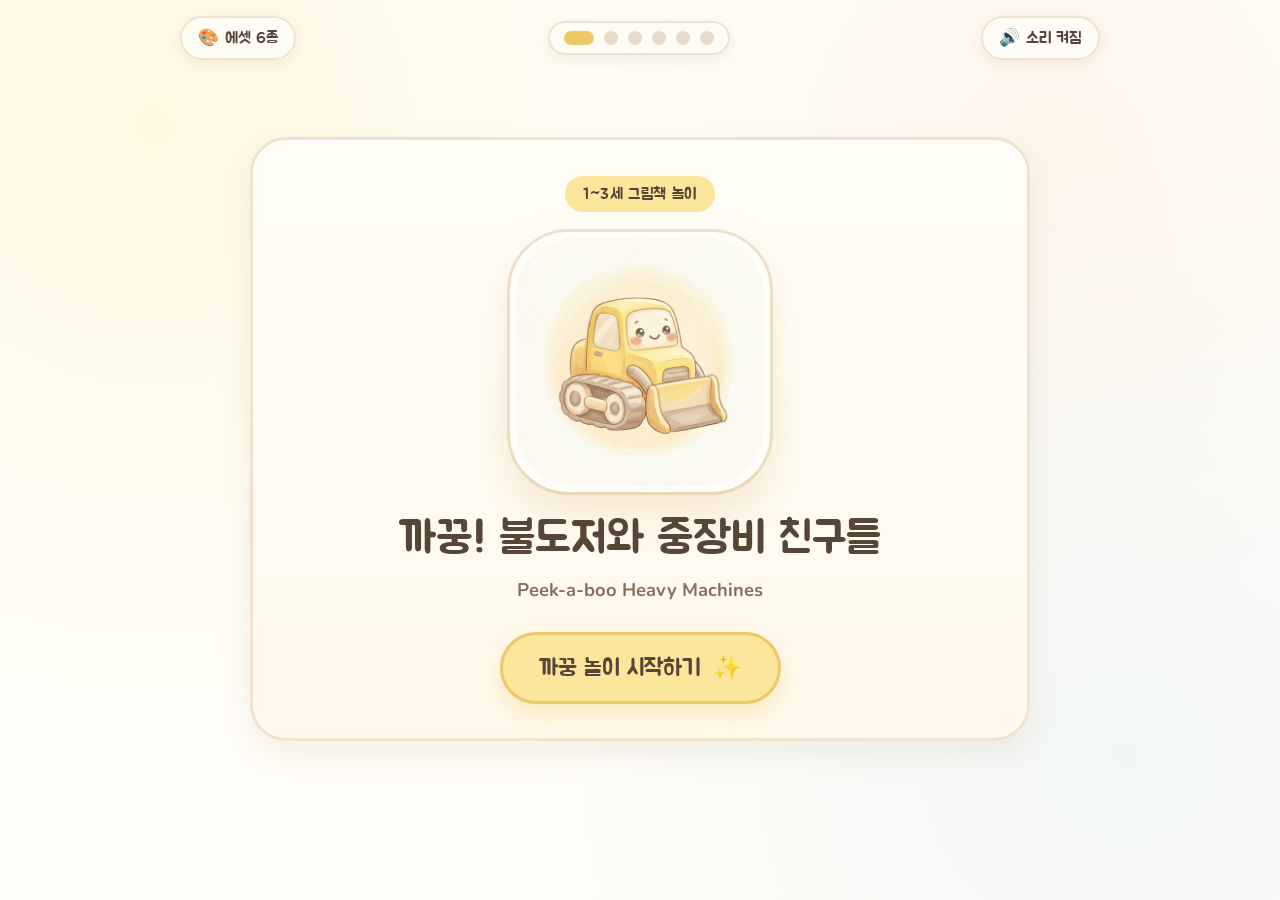
==== deploy/index.html @ 25629a8f "Initial deploy of Peek-a-boo Heavy Machines" ====
<!DOCTYPE html>
<html lang="ko">
<head>
  <meta charset="UTF-8" />
  <meta name="viewport" content="width=device-width, initial-scale=1.0, maximum-scale=1.0, user-scalable=no" />
  <title>까꿍! 불도저와 중장비 친구들</title>
  <meta name="description" content="1~3세 영아를 위한 따뜻한 수채화 동화책 앱 — 까꿍! 불도저와 중장비 친구들" />
  <meta property="og:title" content="까꿍! 불도저와 중장비 친구들" />
  <meta property="og:description" content="1~3세 비주얼 러너 중장비 그림책 앱" />
  <meta property="og:image" content="images/img_bulldozer_hero.jpg" />
  <meta name="theme-color" content="#FFFDF7" />
  <link rel="icon" type="image/png" href="images/favicon.png" />
  <link rel="apple-touch-icon" href="images/apple-touch-icon.png" />
  <link rel="preconnect" href="https://fonts.googleapis.com" />
  <link rel="preconnect" href="https://fonts.gstatic.com" crossorigin />
  <link href="https://fonts.googleapis.com/css2?family=Gaegu:wght@700&family=Jua&family=Nunito:wght@700;800&display=swap" rel="stylesheet" />
  <link rel="stylesheet" href="styles.css" />
</head>
<body>
  <div class="app-shell" id="appShell">
    <header class="top-bar">
      <button class="pill-btn pill-btn--soft" id="assetGalleryBtn" type="button" aria-label="일러스트 에셋 보기">
        <span class="pill-icon" aria-hidden="true">🎨</span>
        <span class="pill-label">에셋 6종</span>
      </button>

      <div class="progress-dots" id="progressDots" role="tablist" aria-label="동화책 페이지"></div>

      <button class="pill-btn pill-btn--soft" id="soundToggleBtn" type="button" aria-label="소리 켜기/끄기" aria-pressed="true">
        <span class="pill-icon" id="soundIcon" aria-hidden="true">🔊</span>
        <span class="pill-label" id="soundLabel">소리 켜짐</span>
      </button>
    </header>

    <main class="book-stage" id="bookStage" aria-live="polite"></main>

    <footer class="bottom-nav" id="bottomNav">
      <button class="nav-btn nav-btn--prev" id="prevBtn" type="button" aria-label="이전 화면">
        <span aria-hidden="true">←</span>
        <span class="nav-btn-text">이전</span>
      </button>

      <button class="nav-btn nav-btn--peek" id="peekToggleBtn" type="button" hidden>
        <span aria-hidden="true">🚪</span>
        <span>까꿍! 다시 숨기</span>
      </button>

      <button class="nav-btn nav-btn--next" id="nextBtn" type="button" aria-label="다음 화면">
        <span class="nav-btn-text" id="nextBtnText">다음</span>
        <span aria-hidden="true">→</span>
      </button>
    </footer>

    <div class="sparkle-layer" id="sparkleLayer" aria-hidden="true"></div>
  </div>

  <div class="modal-backdrop" id="assetModal" hidden>
    <div class="modal-card" role="dialog" aria-modal="true" aria-labelledby="assetModalTitle">
      <div class="modal-header">
        <div>
          <h2 id="assetModalTitle">동화책 전용 일러스트 에셋 (6종)</h2>
          <p class="modal-subtitle">따뜻한 미색(#FFFDF7) 파스텔 수채화 · 글자 0% · 고정 파일명</p>
        </div>
        <button class="modal-close-btn" id="closeAssetModalBtn" type="button" aria-label="닫기">✕</button>
      </div>
      <div class="asset-grid" id="assetGrid"></div>
    </div>
  </div>

  <script src="app.js"></script>
</body>
</html>
---- deploy/styles.css ----
:root {
  --bg-cream: #FFFDF7;
  --bg-warm-card: #FFF9EC;
  --bg-soft-paper: #FDF6E7;
  --ink-cocoa: #574537;
  --ink-soft: #857060;
  --border-warm: #EFE3CE;

  --pastel-yellow: #FCE69C;
  --pastel-yellow-deep: #EBC968;
  --pastel-orange: #FAD0B0;
  --pastel-orange-deep: #EBA97B;
  --pastel-blue: #C4DFF2;
  --pastel-blue-deep: #8FBDE0;
  --pastel-lavender: #DDD5EE;
  --pastel-peach: #F9D8C9;
  --pastel-sage: #D4E6CE;

  --shadow-soft: 0 12px 32px rgba(138, 110, 76, 0.10);
  --shadow-pill: 0 4px 14px rgba(138, 110, 76, 0.10);
  --radius-book: 36px;
  --radius-pill: 999px;
}

*,
*::before,
*::after {
  box-sizing: border-box;
  -webkit-tap-highlight-color: transparent;
}

html,
body {
  margin: 0;
  padding: 0;
  min-height: 100%;
  background-color: var(--bg-cream);
  color: var(--ink-cocoa);
  font-family: 'Jua', 'Nunito', 'Apple SD Gothic Neo', 'Malgun Gothic', sans-serif;
  user-select: none;
  -webkit-user-select: none;
  overflow-x: hidden;
}

body {
  background-image:
    radial-gradient(circle at 12% 14%, rgba(252, 230, 156, 0.22) 0%, transparent 42%),
    radial-gradient(circle at 88% 84%, rgba(196, 223, 242, 0.22) 0%, transparent 44%),
    radial-gradient(circle at 82% 18%, rgba(250, 208, 176, 0.18) 0%, transparent 36%);
  transition: background-color 0.8s ease;
}

body.theme-sleepy {
  background-color: #FAF3EB;
  background-image:
    radial-gradient(circle at 20% 18%, rgba(249, 216, 201, 0.34) 0%, transparent 48%),
    radial-gradient(circle at 80% 80%, rgba(221, 213, 238, 0.35) 0%, transparent 50%);
}

.app-shell {
  position: relative;
  min-height: 100dvh;
  max-width: 960px;
  margin: 0 auto;
  padding: 16px 20px 24px;
  display: flex;
  flex-direction: column;
  justify-content: space-between;
  gap: 14px;
}

/* Top Bar */
.top-bar {
  display: flex;
  align-items: center;
  justify-content: space-between;
  gap: 12px;
  z-index: 5;
}

.pill-btn {
  display: inline-flex;
  align-items: center;
  gap: 6px;
  padding: 10px 16px;
  border-radius: var(--radius-pill);
  border: 2px solid var(--border-warm);
  background: rgba(255, 253, 247, 0.92);
  color: var(--ink-cocoa);
  font-family: inherit;
  font-size: 0.98rem;
  cursor: pointer;
  box-shadow: var(--shadow-pill);
  transition: transform 0.2s cubic-bezier(0.34, 1.56, 0.64, 1), background-color 0.2s ease;
}

.pill-btn:hover {
  background: var(--bg-warm-card);
  transform: translateY(-1px);
}

.pill-btn:active {
  transform: scale(0.95);
}

.pill-icon {
  font-size: 1.05rem;
  line-height: 1;
}

.progress-dots {
  display: flex;
  align-items: center;
  gap: 10px;
  padding: 8px 14px;
  background: rgba(255, 253, 247, 0.85);
  border: 2px solid var(--border-warm);
  border-radius: var(--radius-pill);
  box-shadow: var(--shadow-pill);
}

.dot-btn {
  width: 14px;
  height: 14px;
  padding: 0;
  border: none;
  border-radius: 50%;
  background: #E8DBC8;
  cursor: pointer;
  transition: transform 0.25s cubic-bezier(0.34, 1.56, 0.64, 1), background-color 0.25s ease, width 0.25s ease;
}

.dot-btn.is-active {
  width: 30px;
  border-radius: var(--radius-pill);
  background: var(--pastel-yellow-deep);
}

.dot-btn[data-accent="orange"].is-active {
  background: var(--pastel-orange-deep);
}

.dot-btn[data-accent="blue"].is-active {
  background: var(--pastel-blue-deep);
}

.dot-btn[data-accent="sleepy"].is-active {
  background: #BCAED8;
}

/* Main Storybook Stage */
.book-stage {
  flex: 1;
  display: flex;
  flex-direction: column;
  align-items: center;
  justify-content: center;
  position: relative;
}

.story-card {
  width: 100%;
  max-width: 780px;
  background: var(--bg-cream);
  border: 3px solid var(--border-warm);
  border-radius: var(--radius-book);
  padding: 22px 22px 26px;
  box-shadow: var(--shadow-soft);
  display: flex;
  flex-direction: column;
  align-items: center;
  gap: 18px;
  animation: pageFadeIn 0.45s cubic-bezier(0.22, 1, 0.36, 1);
}

@keyframes pageFadeIn {
  from {
    opacity: 0;
    transform: translateY(14px) scale(0.985);
  }
  to {
    opacity: 1;
    transform: translateY(0) scale(1);
  }
}

/* Cover Layout */
.cover-card {
  padding: 36px 28px 34px;
  text-align: center;
  gap: 20px;
  background: linear-gradient(180deg, #FFFDF7 0%, #FFF9EC 100%);
}

.cover-badge {
  display: inline-flex;
  align-items: center;
  gap: 8px;
  padding: 8px 18px;
  border-radius: var(--radius-pill);
  background: var(--pastel-yellow);
  color: var(--ink-cocoa);
  font-size: 1rem;
  letter-spacing: 0.02em;
}

.cover-icon-btn {
  border: none;
  background: transparent;
  padding: 0;
  cursor: pointer;
  border-radius: 52px;
  transition: transform 0.25s cubic-bezier(0.34, 1.56, 0.64, 1);
}

.cover-icon-btn:active {
  transform: scale(0.94);
}

.cover-icon-frame {
  width: min(260px, 62vw);
  aspect-ratio: 1 / 1;
  border-radius: 22.5%;
  overflow: hidden;
  border: 6px solid #FFFDF7;
  box-shadow: 0 18px 38px rgba(209, 173, 102, 0.25), 0 0 0 3px var(--border-warm);
  background: var(--bg-cream);
  animation: gentleFloat 3.6s ease-in-out infinite;
}

.cover-icon-frame img {
  width: 100%;
  height: 100%;
  object-fit: cover;
  display: block;
}

@keyframes gentleFloat {
  0%, 100% {
    transform: translateY(0px) rotate(0deg);
  }
  50% {
    transform: translateY(-7px) rotate(0.8deg);
  }
}

.cover-title {
  margin: 0;
  font-size: clamp(1.9rem, 5vw, 2.75rem);
  line-height: 1.25;
  color: var(--ink-cocoa);
  font-weight: 400;
}

.cover-subtitle {
  margin: -10px 0 4px;
  font-family: 'Nunito', sans-serif;
  font-size: clamp(0.95rem, 2.5vw, 1.15rem);
  font-weight: 700;
  color: var(--ink-soft);
}

.big-start-btn {
  margin-top: 6px;
  display: inline-flex;
  align-items: center;
  justify-content: center;
  gap: 12px;
  min-width: 240px;
  padding: 18px 36px;
  border-radius: var(--radius-pill);
  border: 3px solid var(--pastel-yellow-deep);
  background: var(--pastel-yellow);
  color: var(--ink-cocoa);
  font-family: inherit;
  font-size: 1.45rem;
  cursor: pointer;
  box-shadow: 0 10px 24px rgba(235, 201, 104, 0.35);
  transition: transform 0.2s cubic-bezier(0.34, 1.56, 0.64, 1), box-shadow 0.2s ease;
}

.big-start-btn:hover {
  transform: translateY(-2px) scale(1.02);
}

.big-start-btn:active {
  transform: scale(0.95);
}

/* Illustration Frame (Hero & Peek-a-boo scenes) */
.picture-frame {
  position: relative;
  width: 100%;
  aspect-ratio: 4 / 3;
  max-height: 56dvh;
  border-radius: 28px;
  overflow: hidden;
  background: var(--bg-cream);
  border: 2px solid #F3E9D8;
  cursor: pointer;
  touch-action: manipulation;
  box-shadow: inset 0 0 0 1px rgba(255, 255, 255, 0.8);
}

.picture-img {
  width: 100%;
  height: 100%;
  object-fit: contain;
  background: var(--bg-cream);
  display: block;
  transition: transform 0.35s cubic-bezier(0.34, 1.56, 0.64, 1);
  will-change: transform;
}

.picture-img.cover-fit {
  object-fit: cover;
}

/* Playful Toddler Tap Animations */
.picture-frame.is-bouncing .picture-img {
  animation: happyBounce 0.65s cubic-bezier(0.34, 1.56, 0.64, 1);
}

.picture-frame.is-knocking .picture-img {
  animation: doorKnock 0.48s ease-in-out;
}

@keyframes happyBounce {
  0% { transform: scale(1) translateY(0); }
  25% { transform: scale(1.05, 0.95) translateY(4px); }
  55% { transform: scale(0.97, 1.05) translateY(-12px) rotate(-1.2deg); }
  80% { transform: scale(1.02, 0.99) translateY(0) rotate(0.8deg); }
  100% { transform: scale(1) translateY(0) rotate(0); }
}

@keyframes doorKnock {
  0%, 100% { transform: scale(1) rotate(0deg); }
  20% { transform: scale(1.03) rotate(-1.5deg); }
  45% { transform: scale(0.98) rotate(1.5deg); }
  70% { transform: scale(1.02) rotate(-1deg); }
}

/* Peek-a-boo Curtain Overlay */
.peek-curtain {
  position: absolute;
  inset: 0;
  z-index: 3;
  display: flex;
  align-items: center;
  justify-content: center;
  background: var(--bg-cream);
  transition: transform 0.72s cubic-bezier(0.22, 1, 0.36, 1), opacity 0.65s ease;
}

.peek-curtain img {
  width: 100%;
  height: 100%;
  object-fit: cover;
  display: block;
}

.peek-curtain.is-open {
  transform: translateY(-102%) scale(1.03);
  opacity: 0;
  pointer-events: none;
}

.tap-hint-badge {
  position: absolute;
  bottom: 16px;
  left: 50%;
  transform: translateX(-50%);
  z-index: 4;
  padding: 10px 22px;
  border-radius: var(--radius-pill);
  background: rgba(255, 253, 247, 0.93);
  border: 2px solid var(--border-warm);
  color: var(--ink-cocoa);
  font-size: 1.12rem;
  white-space: nowrap;
  box-shadow: 0 8px 20px rgba(95, 74, 52, 0.14);
  pointer-events: none;
  animation: gentlePulse 2.2s ease-in-out infinite;
}

@keyframes gentlePulse {
  0%, 100% { transform: translateX(-50%) scale(1); }
  50% { transform: translateX(-50%) scale(1.05); }
}

/* Peek-a-boo pop text */
.peekaboo-pop {
  position: absolute;
  top: 16px;
  left: 50%;
  transform: translateX(-50%) scale(0.5);
  z-index: 5;
  padding: 10px 26px;
  border-radius: var(--radius-pill);
  background: var(--pastel-yellow);
  border: 3px solid #FFFDF7;
  color: var(--ink-cocoa);
  font-size: 1.6rem;
  box-shadow: 0 10px 24px rgba(175, 138, 62, 0.25);
  opacity: 0;
  pointer-events: none;
}

.peekaboo-pop.is-showing {
  animation: popCelebrate 1.35s cubic-bezier(0.34, 1.56, 0.64, 1) forwards;
}

@keyframes popCelebrate {
  0% { opacity: 0; transform: translateX(-50%) translateY(14px) scale(0.5); }
  22% { opacity: 1; transform: translateX(-50%) translateY(0) scale(1.1); }
  36% { opacity: 1; transform: translateX(-50%) translateY(0) scale(1); }
  80% { opacity: 1; transform: translateX(-50%) translateY(-4px) scale(1); }
  100% { opacity: 0; transform: translateX(-50%) translateY(-16px) scale(0.92); }
}

/* Story Caption Area */
.caption-box {
  text-align: center;
  display: flex;
  flex-direction: column;
  align-items: center;
  gap: 8px;
}

.scene-title {
  margin: 0;
  font-size: clamp(1.55rem, 4.2vw, 2.25rem);
  font-weight: 400;
  color: var(--ink-cocoa);
  line-height: 1.25;
}

.sound-word-pill {
  display: inline-flex;
  align-items: center;
  gap: 8px;
  padding: 8px 20px;
  border-radius: var(--radius-pill);
  font-size: clamp(1.05rem, 3vw, 1.3rem);
  color: var(--ink-cocoa);
  background: var(--pastel-yellow);
  cursor: pointer;
  border: none;
  font-family: inherit;
  transition: transform 0.2s cubic-bezier(0.34, 1.56, 0.64, 1);
}

.sound-word-pill:active {
  transform: scale(0.94);
}

.sound-word-pill--door { background: var(--pastel-sage); }
.sound-word-pill--yellow { background: var(--pastel-yellow); }
.sound-word-pill--orange { background: var(--pastel-orange); }
.sound-word-pill--blue { background: var(--pastel-blue); }
.sound-word-pill--sleepy { background: var(--pastel-lavender); }

/* Bottom Navigation */
.bottom-nav {
  display: flex;
  align-items: center;
  justify-content: space-between;
  gap: 12px;
  width: 100%;
  max-width: 780px;
  margin: 0 auto;
  z-index: 5;
}

.nav-btn {
  display: inline-flex;
  align-items: center;
  justify-content: center;
  gap: 8px;
  min-height: 58px;
  padding: 12px 26px;
  border-radius: var(--radius-pill);
  border: 3px solid var(--border-warm);
  background: var(--bg-cream);
  color: var(--ink-cocoa);
  font-family: inherit;
  font-size: 1.25rem;
  cursor: pointer;
  box-shadow: var(--shadow-pill);
  transition: transform 0.2s cubic-bezier(0.34, 1.56, 0.64, 1), opacity 0.2s ease, background-color 0.2s ease;
}

.nav-btn:hover:not(:disabled) {
  transform: translateY(-2px);
}

.nav-btn:active:not(:disabled) {
  transform: scale(0.94);
}

.nav-btn:disabled {
  opacity: 0.35;
  cursor: default;
}

.nav-btn--next {
  background: var(--pastel-yellow);
  border-color: var(--pastel-yellow-deep);
  min-width: 150px;
}

.nav-btn--peek {
  background: var(--pastel-sage);
  border-color: #B4CFAF;
  font-size: 1.1rem;
  padding: 12px 20px;
}

/* Floating Sparkles */
.sparkle-layer {
  position: fixed;
  inset: 0;
  pointer-events: none;
  z-index: 20;
  overflow: hidden;
}

.sparkle-item {
  position: absolute;
  font-size: 1.8rem;
  animation: floatUpSparkle 1.1s ease-out forwards;
}

@keyframes floatUpSparkle {
  0% {
    opacity: 0;
    transform: translate(-50%, -50%) scale(0.4) rotate(0deg);
  }
  25% {
    opacity: 1;
    transform: translate(-50%, -75%) scale(1.15) rotate(12deg);
  }
  100% {
    opacity: 0;
    transform: translate(-50%, -170%) scale(0.8) rotate(-14deg);
  }
}

/* Asset Gallery Modal */
.modal-backdrop {
  position: fixed;
  inset: 0;
  z-index: 50;
  background: rgba(87, 69, 55, 0.42);
  backdrop-filter: blur(4px);
  display: flex;
  align-items: center;
  justify-content: center;
  padding: 20px;
}

.modal-backdrop[hidden] {
  display: none;
}

.modal-card {
  width: 100%;
  max-width: 880px;
  max-height: 88dvh;
  overflow-y: auto;
  background: var(--bg-cream);
  border: 3px solid var(--border-warm);
  border-radius: 32px;
  padding: 24px;
  box-shadow: 0 24px 60px rgba(87, 69, 55, 0.22);
}

.modal-header {
  display: flex;
  align-items: flex-start;
  justify-content: space-between;
  gap: 12px;
  margin-bottom: 18px;
}

.modal-header h2 {
  margin: 0;
  font-size: 1.55rem;
  font-weight: 400;
}

.modal-subtitle {
  margin: 4px 0 0;
  color: var(--ink-soft);
  font-size: 0.95rem;
  font-family: 'Nunito', 'Apple SD Gothic Neo', sans-serif;
}

.modal-close-btn {
  width: 42px;
  height: 42px;
  border-radius: 50%;
  border: 2px solid var(--border-warm);
  background: var(--bg-warm-card);
  color: var(--ink-cocoa);
  font-size: 1.15rem;
  cursor: pointer;
  flex-shrink: 0;
}

.asset-grid {
  display: grid;
  grid-template-columns: repeat(auto-fill, minmax(240px, 1fr));
  gap: 16px;
}

.asset-item {
  background: #FFFDF7;
  border: 2px solid var(--border-warm);
  border-radius: 22px;
  padding: 12px;
  display: flex;
  flex-direction: column;
  gap: 10px;
  cursor: pointer;
  transition: transform 0.2s ease, box-shadow 0.2s ease;
}

.asset-item:hover {
  transform: translateY(-2px);
  box-shadow: var(--shadow-pill);
}

.asset-thumb {
  width: 100%;
  aspect-ratio: 4 / 3;
  border-radius: 16px;
  overflow: hidden;
  background: var(--bg-warm-card);
  display: flex;
  align-items: center;
  justify-content: center;
}

.asset-thumb img {
  width: 100%;
  height: 100%;
  object-fit: contain;
}

.asset-filename {
  font-family: ui-monospace, SFMono-Regular, Menlo, monospace;
  font-size: 0.85rem;
  font-weight: 700;
  color: #6B5340;
  background: var(--bg-warm-card);
  padding: 4px 10px;
  border-radius: 10px;
  align-self: flex-start;
}

.asset-desc {
  font-size: 0.95rem;
  color: var(--ink-soft);
  line-height: 1.35;
}

/* Responsive adjustments */
@media (max-width: 600px) {
  .app-shell {
    padding: 12px 12px 18px;
  }

  .story-card {
    padding: 14px 14px 18px;
    border-radius: 28px;
  }

  .pill-label {
    display: none;
  }

  .nav-btn {
    min-height: 52px;
    padding: 10px 18px;
    font-size: 1.1rem;
  }

  .nav-btn--next {
    min-width: 118px;
  }
}
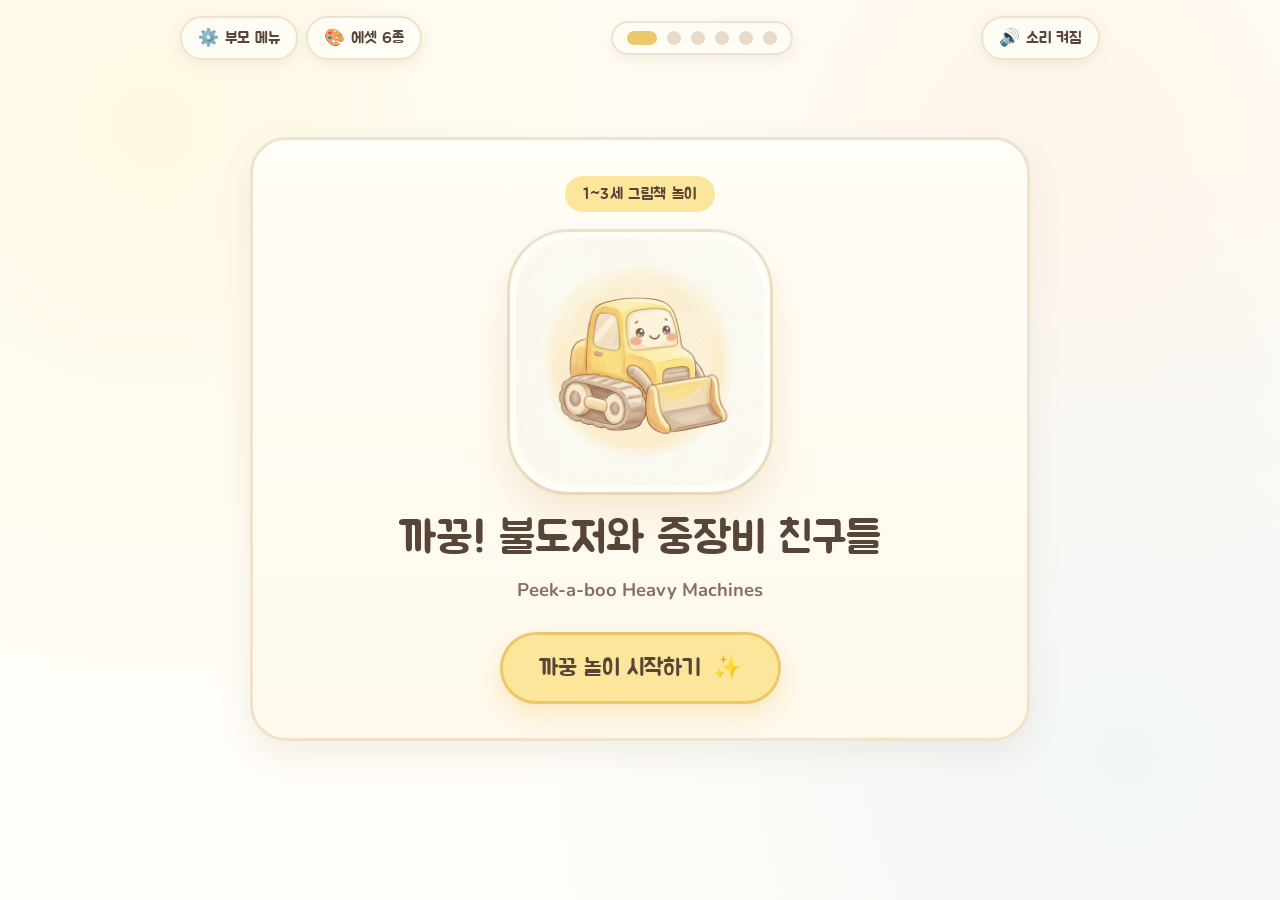
==== commit 953631af: "Add direct bulldozer tap reactions and Gemini voice audio engine" ====
--- a/deploy/index.html
+++ b/deploy/index.html
@@ -19,10 +19,16 @@
 <body>
   <div class="app-shell" id="appShell">
     <header class="top-bar">
-      <button class="pill-btn pill-btn--soft" id="assetGalleryBtn" type="button" aria-label="일러스트 에셋 보기">
-        <span class="pill-icon" aria-hidden="true">🎨</span>
-        <span class="pill-label">에셋 6종</span>
-      </button>
+      <div class="top-bar-group">
+        <button class="pill-btn pill-btn--soft" id="parentMenuBtn" type="button" aria-label="부모 설정 열기">
+          <span class="pill-icon" aria-hidden="true">⚙️</span>
+          <span class="pill-label">부모 메뉴</span>
+        </button>
+        <button class="pill-btn pill-btn--soft" id="assetGalleryBtn" type="button" aria-label="일러스트 에셋 보기">
+          <span class="pill-icon" aria-hidden="true">🎨</span>
+          <span class="pill-label">에셋 6종</span>
+        </button>
+      </div>
 
       <div class="progress-dots" id="progressDots" role="tablist" aria-label="동화책 페이지"></div>
 
@@ -54,6 +60,40 @@
     <div class="sparkle-layer" id="sparkleLayer" aria-hidden="true"></div>
   </div>
 
+  <!-- Parent Settings Modal (Slow/Normal Voice Speed + Gemini Audio Engine Status) -->
+  <div class="modal-backdrop" id="parentModal" hidden>
+    <div class="modal-card modal-card--compact" role="dialog" aria-modal="true" aria-labelledby="parentModalTitle">
+      <div class="modal-header">
+        <div>
+          <h2 id="parentModalTitle">부모님 설정 (오디오 &amp; 속도)</h2>
+          <p class="modal-subtitle">제미나이(Gemini) 음성 파일 우선 재생 · 미생성 시 원어민 TTS 자동 폴백</p>
+        </div>
+        <button class="modal-close-btn" id="closeParentModalBtn" type="button" aria-label="닫기">✕</button>
+      </div>
+
+      <div class="parent-section">
+        <div class="parent-section-label">영어 음성 속도 (playbackRate)</div>
+        <div class="speed-toggle-group" role="radiogroup" aria-label="음성 재생 속도">
+          <button class="speed-btn" id="speedSlowBtn" type="button" data-speed="slow" role="radio" aria-checked="false">
+            <span class="speed-emoji" aria-hidden="true">🐢</span>
+            <span>천천히 (Slow · 0.85×)</span>
+          </button>
+          <button class="speed-btn" id="speedNormalBtn" type="button" data-speed="normal" role="radio" aria-checked="true">
+            <span class="speed-emoji" aria-hidden="true">🐇</span>
+            <span>보통 (Normal · 1.0×)</span>
+          </button>
+        </div>
+      </div>
+
+      <div class="parent-section">
+        <div class="parent-section-label">하이브리드 오디오 엔진 상태</div>
+        <div class="audio-status-box" id="audioStatusBox">
+          확인 중...
+        </div>
+      </div>
+    </div>
+  </div>
+
   <div class="modal-backdrop" id="assetModal" hidden>
     <div class="modal-card" role="dialog" aria-modal="true" aria-labelledby="assetModalTitle">
       <div class="modal-header">
--- a/deploy/styles.css
+++ b/deploy/styles.css
@@ -74,8 +74,14 @@
   display: flex;
   align-items: center;
   justify-content: space-between;
-  gap: 12px;
+  gap: 10px;
   z-index: 5;
+}
+
+.top-bar-group {
+  display: inline-flex;
+  align-items: center;
+  gap: 8px;
 }
 
 .pill-btn {
@@ -292,7 +298,7 @@
   position: relative;
   width: 100%;
   aspect-ratio: 4 / 3;
-  max-height: 56dvh;
+  max-height: 58dvh;
   border-radius: 28px;
   overflow: hidden;
   background: var(--bg-cream);
@@ -300,6 +306,11 @@
   cursor: pointer;
   touch-action: manipulation;
   box-shadow: inset 0 0 0 1px rgba(255, 255, 255, 0.8);
+  transition: transform 0.08s ease-out;
+}
+
+.picture-frame:active {
+  transform: scale(0.95);
 }
 
 .picture-img {
@@ -308,29 +319,203 @@
   object-fit: contain;
   background: var(--bg-cream);
   display: block;
-  transition: transform 0.35s cubic-bezier(0.34, 1.56, 0.64, 1);
-  will-change: transform;
+  transition: transform 0.25s cubic-bezier(0.34, 1.56, 0.64, 1);
+  will-change: transform, filter;
+  pointer-events: none;
 }
 
 .picture-img.cover-fit {
   object-fit: cover;
 }
 
-/* Playful Toddler Tap Animations */
+/* Instant Touch Ripple */
+.tap-ripple {
+  position: absolute;
+  width: 84px;
+  height: 84px;
+  border-radius: 50%;
+  background: radial-gradient(circle, rgba(252, 230, 156, 0.65) 0%, rgba(252, 230, 156, 0) 70%);
+  border: 3px solid rgba(255, 244, 200, 0.85);
+  transform: translate(-50%, -50%) scale(0.2);
+  pointer-events: none;
+  z-index: 6;
+  animation: tapRippleBurst 0.45s cubic-bezier(0.22, 1, 0.36, 1) forwards;
+}
+
+@keyframes tapRippleBurst {
+  0% { opacity: 0.95; transform: translate(-50%, -50%) scale(0.25); }
+  100% { opacity: 0; transform: translate(-50%, -50%) scale(2.15); }
+}
+
+/* Headlight Glow Flash Overlay */
+.fx-headlights {
+  position: absolute;
+  inset: 0;
+  pointer-events: none;
+  z-index: 4;
+  opacity: 0;
+  background:
+    radial-gradient(circle at 46% 56%, rgba(255, 250, 205, 0.88) 0%, rgba(255, 235, 145, 0.45) 18%, transparent 44%),
+    radial-gradient(circle at 68% 58%, rgba(255, 250, 205, 0.82) 0%, rgba(255, 235, 145, 0.38) 16%, transparent 42%);
+}
+
+.fx-headlights.is-flashing {
+  animation: headlightBlink 0.62s ease-out forwards;
+}
+
+@keyframes headlightBlink {
+  0% { opacity: 0; transform: scale(0.85); }
+  14% { opacity: 1; transform: scale(1.04); }
+  32% { opacity: 0.2; transform: scale(0.96); }
+  52% { opacity: 1; transform: scale(1.08); }
+  100% { opacity: 0; transform: scale(1.16); }
+}
+
+/* Dust / Smoke / Sand FX Layer inside picture frame */
+.fx-layer {
+  position: absolute;
+  inset: 0;
+  pointer-events: none;
+  z-index: 5;
+  overflow: hidden;
+}
+
+.fx-puff {
+  position: absolute;
+  border-radius: 50%;
+  background: radial-gradient(circle at 35% 35%, rgba(255, 253, 247, 0.96), rgba(226, 206, 180, 0.82));
+  box-shadow: 0 4px 12px rgba(173, 145, 108, 0.16);
+  pointer-events: none;
+  animation: puffDrift 0.78s cubic-bezier(0.2, 0.85, 0.35, 1) forwards;
+}
+
+.fx-puff--sand {
+  background: radial-gradient(circle at 35% 35%, rgba(252, 236, 198, 0.96), rgba(235, 193, 134, 0.85));
+}
+
+.fx-puff--pebble {
+  background: radial-gradient(circle at 35% 35%, rgba(234, 219, 204, 0.98), rgba(189, 165, 142, 0.9));
+}
+
+@keyframes puffDrift {
+  0% {
+    opacity: 0.95;
+    transform: translate(-50%, -50%) scale(0.35);
+  }
+  45% {
+    opacity: 0.9;
+    transform: translate(calc(-50% + var(--dx, 30px)), calc(-50% + var(--dy, -26px))) scale(1.1);
+  }
+  100% {
+    opacity: 0;
+    transform: translate(calc(-50% + var(--dx2, 62px)), calc(-50% + var(--dy2, -56px))) scale(1.55);
+  }
+}
+
+/* Playful Toddler Direct-Tap Animations (6 distinct physical reactions) */
+.picture-frame.anim-rumble .picture-img {
+  animation: bodyRumble 0.62s ease-in-out;
+}
+
+.picture-frame.anim-flash .picture-img {
+  animation: lightPerk 0.56s cubic-bezier(0.34, 1.56, 0.64, 1);
+}
+
+.picture-frame.anim-push .picture-img {
+  animation: strongPush 0.72s cubic-bezier(0.22, 1, 0.36, 1);
+}
+
+.picture-frame.anim-push-right .picture-img {
+  animation: strongPushRight 0.72s cubic-bezier(0.22, 1, 0.36, 1);
+}
+
+.picture-frame.anim-bounce .picture-img,
 .picture-frame.is-bouncing .picture-img {
-  animation: happyBounce 0.65s cubic-bezier(0.34, 1.56, 0.64, 1);
+  animation: groovyBounce 0.72s cubic-bezier(0.34, 1.56, 0.64, 1);
+}
+
+.picture-frame.anim-scoop .picture-img {
+  animation: excavatorScoop 0.74s cubic-bezier(0.34, 1.56, 0.64, 1);
+}
+
+.picture-frame.anim-swivel .picture-img {
+  animation: cabSwivel 0.68s ease-in-out;
+}
+
+.picture-frame.anim-dump .picture-img {
+  animation: truckDump 0.76s cubic-bezier(0.34, 1.56, 0.64, 1);
 }
 
 .picture-frame.is-knocking .picture-img {
   animation: doorKnock 0.48s ease-in-out;
 }
 
-@keyframes happyBounce {
-  0% { transform: scale(1) translateY(0); }
-  25% { transform: scale(1.05, 0.95) translateY(4px); }
-  55% { transform: scale(0.97, 1.05) translateY(-12px) rotate(-1.2deg); }
-  80% { transform: scale(1.02, 0.99) translateY(0) rotate(0.8deg); }
-  100% { transform: scale(1) translateY(0) rotate(0); }
+@keyframes bodyRumble {
+  0%   { transform: translate(0, 0) scale(1, 1); }
+  12%  { transform: translate(-6px, 2px) scale(1.03, 0.97) rotate(-1.2deg); }
+  24%  { transform: translate(6px, -2px) scale(0.98, 1.03) rotate(1.2deg); }
+  36%  { transform: translate(-7px, 2px) scale(1.04, 0.96) rotate(-1.4deg); }
+  48%  { transform: translate(7px, -2px) scale(0.98, 1.03) rotate(1.4deg); }
+  62%  { transform: translate(-5px, 1px) scale(1.02, 0.98) rotate(-0.9deg); }
+  76%  { transform: translate(4px, -1px) scale(1.01, 0.99) rotate(0.7deg); }
+  100% { transform: translate(0, 0) scale(1, 1) rotate(0deg); }
+}
+
+@keyframes lightPerk {
+  0%   { transform: scale(1) translateY(0); filter: brightness(1); }
+  20%  { transform: scale(1.05) translateY(-6px); filter: brightness(1.12); }
+  45%  { transform: scale(0.99) translateY(0); filter: brightness(1.02); }
+  68%  { transform: scale(1.06) translateY(-8px); filter: brightness(1.14); }
+  100% { transform: scale(1) translateY(0); filter: brightness(1); }
+}
+
+@keyframes strongPush {
+  0%   { transform: translateX(0) scale(1, 1) rotate(0deg); }
+  18%  { transform: translateX(18px) scale(0.95, 1.04) rotate(2deg); }
+  48%  { transform: translateX(-34px) scale(1.07, 0.94) rotate(-2.5deg); }
+  72%  { transform: translateX(-22px) scale(1.04, 0.97) rotate(-1.2deg); }
+  100% { transform: translateX(0) scale(1, 1) rotate(0deg); }
+}
+
+@keyframes strongPushRight {
+  0%   { transform: translateX(0) scale(1, 1) rotate(0deg); }
+  18%  { transform: translateX(-16px) scale(0.95, 1.04) rotate(-2deg); }
+  48%  { transform: translateX(34px) scale(1.07, 0.94) rotate(2.5deg); }
+  72%  { transform: translateX(22px) scale(1.04, 0.97) rotate(1.2deg); }
+  100% { transform: translateX(0) scale(1, 1) rotate(0deg); }
+}
+
+@keyframes groovyBounce {
+  0%   { transform: scale(1, 1) translateY(0) rotate(0deg); }
+  18%  { transform: scale(1.09, 0.91) translateY(7px) rotate(-1.5deg); }
+  42%  { transform: scale(0.94, 1.08) translateY(-18px) rotate(2deg); }
+  62%  { transform: scale(1.06, 0.94) translateY(4px) rotate(-1.8deg); }
+  80%  { transform: scale(0.98, 1.04) translateY(-9px) rotate(1.2deg); }
+  100% { transform: scale(1, 1) translateY(0) rotate(0deg); }
+}
+
+@keyframes excavatorScoop {
+  0%   { transform: translate(0, 0) rotate(0deg) scale(1); }
+  26%  { transform: translate(16px, 8px) rotate(5.5deg) scale(1.04, 0.95); }
+  58%  { transform: translate(-10px, -14px) rotate(-4.5deg) scale(0.97, 1.06); }
+  82%  { transform: translate(4px, 2px) rotate(1.2deg) scale(1.02, 0.99); }
+  100% { transform: translate(0, 0) rotate(0deg) scale(1); }
+}
+
+@keyframes cabSwivel {
+  0%   { transform: scaleX(1) rotate(0deg); }
+  22%  { transform: scaleX(0.91) rotate(-4deg) translateX(-12px); }
+  52%  { transform: scaleX(1.06) rotate(4.5deg) translateX(14px); }
+  78%  { transform: scaleX(0.96) rotate(-2deg) translateX(-6px); }
+  100% { transform: scaleX(1) rotate(0deg); }
+}
+
+@keyframes truckDump {
+  0%   { transform: translateY(0) rotate(0deg) scale(1); }
+  24%  { transform: translateY(-8px) rotate(-6.5deg) scale(1.04, 0.97); }
+  48%  { transform: translateY(-12px) rotate(-8.5deg) scale(1.05, 0.96); }
+  72%  { transform: translateY(4px) rotate(2.5deg) scale(1.03, 0.96); }
+  100% { transform: translateY(0) rotate(0deg) scale(1); }
 }
 
 @keyframes doorKnock {
@@ -338,6 +523,175 @@
   20% { transform: scale(1.03) rotate(-1.5deg); }
   45% { transform: scale(0.98) rotate(1.5deg); }
   70% { transform: scale(1.02) rotate(-1deg); }
+}
+
+/* Reaction Cycle Dots (subtle 4-step feedback) */
+.reaction-dots {
+  display: flex;
+  align-items: center;
+  justify-content: center;
+  gap: 8px;
+  margin-top: 2px;
+}
+
+.reaction-dot {
+  width: 10px;
+  height: 10px;
+  border-radius: 50%;
+  background: #E8DBC8;
+  transition: transform 0.2s cubic-bezier(0.34, 1.56, 0.64, 1), background-color 0.2s ease;
+}
+
+.reaction-dot.is-current {
+  transform: scale(1.45);
+  background: var(--pastel-yellow-deep);
+}
+
+.reaction-dots[data-accent="orange"] .reaction-dot.is-current {
+  background: var(--pastel-orange-deep);
+}
+
+.reaction-dots[data-accent="blue"] .reaction-dot.is-current {
+  background: var(--pastel-blue-deep);
+}
+
+/* 2-Choice Play Bar (Toddler Mini Choice Buttons) */
+.choice-row {
+  display: grid;
+  grid-template-columns: repeat(2, minmax(0, 1fr));
+  gap: 12px;
+  width: 100%;
+  margin-top: 6px;
+}
+
+.choice-btn {
+  display: inline-flex;
+  align-items: center;
+  justify-content: center;
+  gap: 8px;
+  min-height: 54px;
+  padding: 10px 16px;
+  border-radius: 22px;
+  border: 2.5px solid var(--border-warm);
+  background: var(--bg-warm-card);
+  color: var(--ink-cocoa);
+  font-family: inherit;
+  font-size: clamp(1rem, 2.8vw, 1.18rem);
+  cursor: pointer;
+  touch-action: manipulation;
+  box-shadow: 0 5px 14px rgba(138, 110, 76, 0.09);
+  transition: transform 0.09s cubic-bezier(0.34, 1.56, 0.64, 1), background-color 0.2s ease, border-color 0.2s ease;
+}
+
+.choice-btn:hover {
+  background: #FFF4DC;
+  transform: translateY(-1px);
+}
+
+.choice-btn:active {
+  transform: scale(0.95);
+}
+
+.choice-btn--alt {
+  background: #FDF5F0;
+}
+
+.choice-btn--alt:hover {
+  background: #FCEAE1;
+}
+
+.choice-emoji {
+  font-size: 1.35rem;
+  line-height: 1;
+}
+
+/* Jelly Boing animation */
+.picture-frame.anim-jelly .picture-img {
+  animation: jellyBoing 0.72s cubic-bezier(0.34, 1.56, 0.64, 1);
+}
+
+@keyframes jellyBoing {
+  0%   { transform: scale(1, 1); }
+  18%  { transform: scale(1.13, 0.86) rotate(-2deg); }
+  38%  { transform: scale(0.89, 1.12) rotate(2.5deg); }
+  58%  { transform: scale(1.07, 0.93) rotate(-1.5deg); }
+  78%  { transform: scale(0.96, 1.04) rotate(0.8deg); }
+  100% { transform: scale(1, 1) rotate(0deg); }
+}
+
+/* Parent Modal Styles */
+.modal-card--compact {
+  max-width: 560px;
+}
+
+.parent-section {
+  margin-top: 18px;
+}
+
+.parent-section-label {
+  font-size: 1.05rem;
+  color: var(--ink-cocoa);
+  margin-bottom: 10px;
+}
+
+.speed-toggle-group {
+  display: grid;
+  grid-template-columns: repeat(2, minmax(0, 1fr));
+  gap: 10px;
+}
+
+.speed-btn {
+  display: flex;
+  flex-direction: column;
+  align-items: center;
+  justify-content: center;
+  gap: 6px;
+  padding: 14px 12px;
+  border-radius: 20px;
+  border: 2.5px solid var(--border-warm);
+  background: #FFFDF7;
+  color: var(--ink-cocoa);
+  font-family: inherit;
+  font-size: 1rem;
+  cursor: pointer;
+  transition: transform 0.12s ease, background-color 0.2s ease, border-color 0.2s ease;
+}
+
+.speed-btn:active {
+  transform: scale(0.95);
+}
+
+.speed-btn.is-selected {
+  background: var(--pastel-yellow);
+  border-color: var(--pastel-yellow-deep);
+  box-shadow: 0 6px 16px rgba(235, 201, 104, 0.28);
+}
+
+.speed-emoji {
+  font-size: 1.5rem;
+  line-height: 1;
+}
+
+.audio-status-box {
+  padding: 14px 16px;
+  border-radius: 18px;
+  background: var(--bg-warm-card);
+  border: 2px solid var(--border-warm);
+  font-family: 'Nunito', 'Apple SD Gothic Neo', sans-serif;
+  font-size: 0.94rem;
+  line-height: 1.5;
+  color: var(--ink-soft);
+}
+
+.audio-status-badge {
+  display: inline-block;
+  margin-bottom: 6px;
+  padding: 3px 10px;
+  border-radius: 999px;
+  background: var(--pastel-sage);
+  color: var(--ink-cocoa);
+  font-weight: 800;
+  font-size: 0.85rem;
 }
 
 /* Peek-a-boo Curtain Overlay */
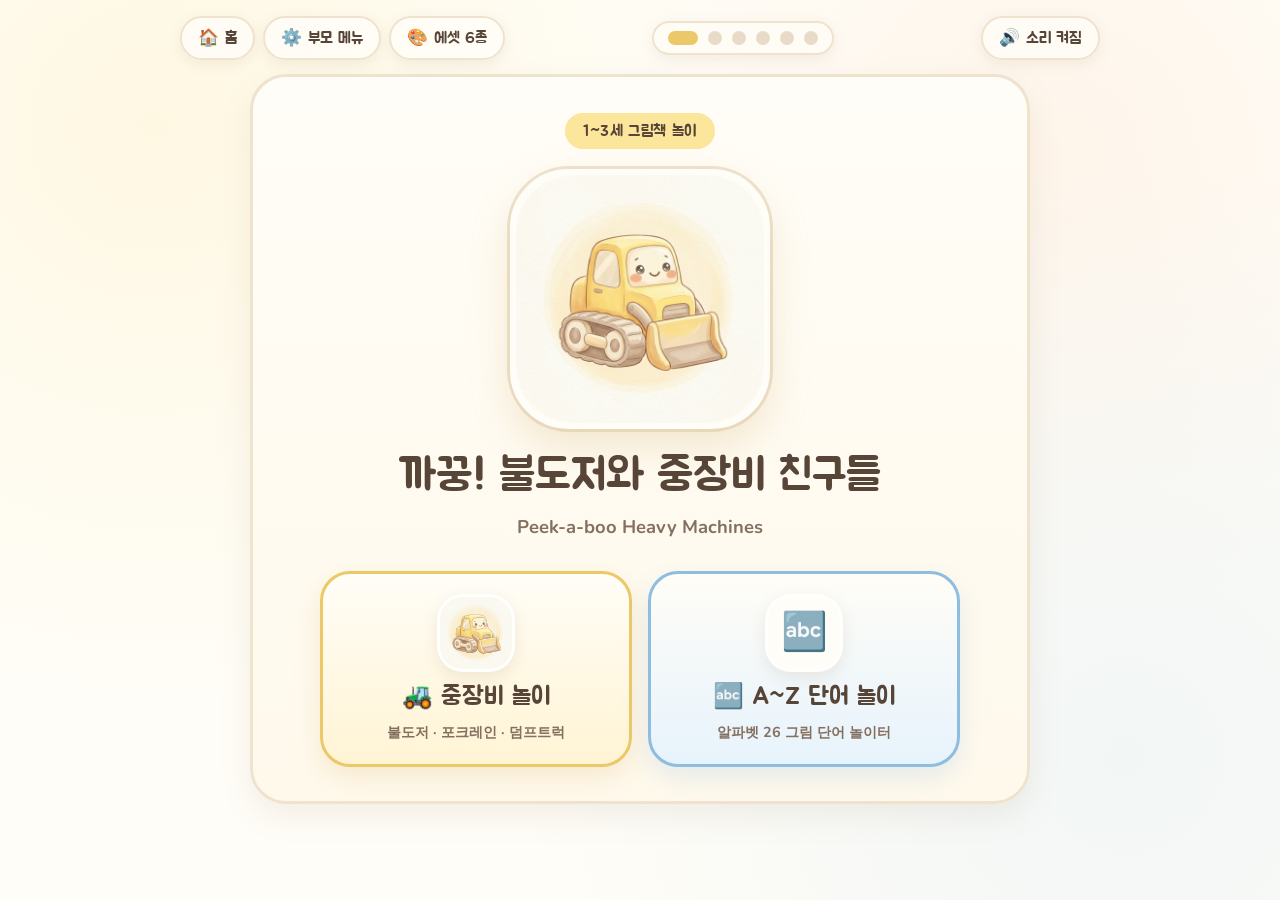
==== commit 19fe89d7: "Add A to Z interactive picture word playground" ====
--- a/deploy/index.html
+++ b/deploy/index.html
@@ -20,6 +20,10 @@
   <div class="app-shell" id="appShell">
     <header class="top-bar">
       <div class="top-bar-group">
+        <button class="pill-btn pill-btn--soft" id="homeBtn" type="button" aria-label="홈으로 가기" hidden>
+          <span class="pill-icon" aria-hidden="true">🏠</span>
+          <span class="pill-label">홈</span>
+        </button>
         <button class="pill-btn pill-btn--soft" id="parentMenuBtn" type="button" aria-label="부모 설정 열기">
           <span class="pill-icon" aria-hidden="true">⚙️</span>
           <span class="pill-label">부모 메뉴</span>
@@ -107,6 +111,7 @@
     </div>
   </div>
 
+  <script src="az_data.js"></script>
   <script src="app.js"></script>
 </body>
 </html>
--- a/deploy/styles.css
+++ b/deploy/styles.css
@@ -694,6 +694,493 @@
   font-size: 0.85rem;
 }
 
+/* Home 2-Mode Selector */
+.mode-grid {
+  display: grid;
+  grid-template-columns: repeat(2, minmax(0, 1fr));
+  gap: 16px;
+  width: 100%;
+  max-width: 640px;
+  margin-top: 8px;
+}
+
+.mode-card {
+  display: flex;
+  flex-direction: column;
+  align-items: center;
+  justify-content: center;
+  gap: 10px;
+  padding: 20px 16px 22px;
+  border-radius: 30px;
+  border: 3px solid var(--pastel-yellow-deep);
+  background: linear-gradient(180deg, #FFFDF7 0%, #FFF4D4 100%);
+  color: var(--ink-cocoa);
+  font-family: inherit;
+  cursor: pointer;
+  touch-action: manipulation;
+  box-shadow: 0 10px 26px rgba(214, 179, 98, 0.22);
+  transition: transform 0.12s cubic-bezier(0.34, 1.56, 0.64, 1), box-shadow 0.2s ease;
+}
+
+.mode-card--az {
+  border-color: var(--pastel-blue-deep);
+  background: linear-gradient(180deg, #FFFDF7 0%, #E7F3FC 100%);
+  box-shadow: 0 10px 26px rgba(143, 189, 224, 0.24);
+}
+
+.mode-card:hover {
+  transform: translateY(-3px);
+}
+
+.mode-card:active {
+  transform: scale(0.95);
+}
+
+.mode-icon-circle {
+  width: 78px;
+  height: 78px;
+  border-radius: 26px;
+  background: #FFFDF7;
+  border: 3px solid rgba(255, 255, 255, 0.9);
+  box-shadow: 0 6px 16px rgba(138, 110, 76, 0.12);
+  display: flex;
+  align-items: center;
+  justify-content: center;
+  overflow: hidden;
+  font-size: 2.35rem;
+}
+
+.mode-icon-circle img {
+  width: 100%;
+  height: 100%;
+  object-fit: cover;
+}
+
+.mode-title {
+  font-size: clamp(1.25rem, 3.6vw, 1.55rem);
+  line-height: 1.2;
+}
+
+.mode-desc {
+  font-family: 'Nunito', 'Apple SD Gothic Neo', sans-serif;
+  font-size: 0.9rem;
+  font-weight: 700;
+  color: var(--ink-soft);
+}
+
+/* A~Z Alphabet Picture Word Playground */
+.az-card-shell {
+  width: 100%;
+  max-width: 780px;
+  background: var(--bg-cream);
+  border: 3px solid var(--border-warm);
+  border-radius: var(--radius-book);
+  padding: 18px 20px 22px;
+  box-shadow: var(--shadow-soft);
+  display: flex;
+  flex-direction: column;
+  gap: 14px;
+  animation: pageFadeIn 0.4s cubic-bezier(0.22, 1, 0.36, 1);
+}
+
+.az-header-row {
+  display: flex;
+  align-items: center;
+  justify-content: space-between;
+  gap: 10px;
+}
+
+.az-mode-badge {
+  display: inline-flex;
+  align-items: center;
+  gap: 6px;
+  padding: 6px 14px;
+  border-radius: var(--radius-pill);
+  background: #E8F3FC;
+  border: 2px solid #CBE1F2;
+  color: var(--ink-cocoa);
+  font-size: 0.98rem;
+}
+
+.az-view-toggle {
+  display: inline-flex;
+  align-items: center;
+  gap: 6px;
+  padding: 7px 14px;
+  border-radius: var(--radius-pill);
+  border: 2px solid var(--border-warm);
+  background: var(--bg-warm-card);
+  color: var(--ink-cocoa);
+  font-family: inherit;
+  font-size: 0.92rem;
+  cursor: pointer;
+  transition: transform 0.12s ease;
+}
+
+.az-view-toggle:active {
+  transform: scale(0.95);
+}
+
+.az-strip {
+  display: flex;
+  align-items: center;
+  gap: 7px;
+  overflow-x: auto;
+  padding: 4px 2px 8px;
+  scrollbar-width: thin;
+  -webkit-overflow-scrolling: touch;
+}
+
+.az-chip {
+  flex: 0 0 auto;
+  min-width: 40px;
+  height: 40px;
+  padding: 0 10px;
+  border-radius: 14px;
+  border: 2px solid var(--border-warm);
+  background: #FFFDF7;
+  color: var(--ink-soft);
+  font-family: 'Nunito', sans-serif;
+  font-weight: 800;
+  font-size: 1.05rem;
+  cursor: pointer;
+  touch-action: manipulation;
+  transition: transform 0.12s ease, background-color 0.2s ease, border-color 0.2s ease, color 0.2s ease;
+}
+
+.az-chip:active {
+  transform: scale(0.92);
+}
+
+.az-chip.is-active {
+  background: var(--az-accent, var(--pastel-yellow));
+  border-color: var(--ink-cocoa);
+  color: #FFFDF7;
+  transform: scale(1.08);
+  box-shadow: 0 4px 12px rgba(110, 88, 71, 0.18);
+}
+
+.az-hero-row {
+  display: grid;
+  grid-template-columns: 56px minmax(0, 1fr) 56px;
+  align-items: center;
+  gap: 12px;
+}
+
+.az-arrow-btn {
+  width: 56px;
+  height: 76px;
+  border-radius: 24px;
+  border: 3px solid var(--border-warm);
+  background: var(--bg-warm-card);
+  color: var(--ink-cocoa);
+  font-size: 1.65rem;
+  cursor: pointer;
+  touch-action: manipulation;
+  box-shadow: var(--shadow-pill);
+  display: flex;
+  align-items: center;
+  justify-content: center;
+  transition: transform 0.12s cubic-bezier(0.34, 1.56, 0.64, 1), background-color 0.2s ease;
+}
+
+.az-arrow-btn:hover {
+  background: var(--pastel-yellow);
+}
+
+.az-arrow-btn:active {
+  transform: scale(0.92);
+}
+
+.az-hero-card {
+  position: relative;
+  width: 100%;
+  border-radius: 30px;
+  border: 3px solid var(--border-warm);
+  background: var(--az-bg, #FFFDF7);
+  padding: 20px 18px 22px;
+  display: flex;
+  flex-direction: column;
+  align-items: center;
+  gap: 10px;
+  cursor: pointer;
+  touch-action: manipulation;
+  overflow: hidden;
+  transition: transform 0.09s cubic-bezier(0.34, 1.56, 0.64, 1);
+}
+
+.az-hero-card:active {
+  transform: scale(0.95);
+}
+
+.az-svg-wrap {
+  width: min(260px, 60vw);
+  height: min(210px, 46vw);
+  display: flex;
+  align-items: center;
+  justify-content: center;
+  pointer-events: none;
+  will-change: transform, filter;
+}
+
+.az-svg-wrap svg {
+  width: 100%;
+  height: 100%;
+  display: block;
+  filter: drop-shadow(0 6px 14px rgba(138, 110, 76, 0.12));
+}
+
+.az-hero-card.anim-rumble .az-svg-wrap { animation: bodyRumble 0.62s ease-in-out; }
+.az-hero-card.anim-flash .az-svg-wrap { animation: lightPerk 0.56s cubic-bezier(0.34, 1.56, 0.64, 1); }
+.az-hero-card.anim-push-right .az-svg-wrap { animation: strongPushRight 0.72s cubic-bezier(0.22, 1, 0.36, 1); }
+.az-hero-card.anim-bounce .az-svg-wrap { animation: groovyBounce 0.72s cubic-bezier(0.34, 1.56, 0.64, 1); }
+.az-hero-card.anim-swivel .az-svg-wrap { animation: cabSwivel 0.68s ease-in-out; }
+.az-hero-card.anim-dump .az-svg-wrap { animation: truckDump 0.76s cubic-bezier(0.34, 1.56, 0.64, 1); }
+.az-hero-card.anim-jelly .az-svg-wrap { animation: jellyBoing 0.72s cubic-bezier(0.34, 1.56, 0.64, 1); }
+
+.az-word-block {
+  text-align: center;
+  display: flex;
+  flex-direction: column;
+  align-items: center;
+  gap: 4px;
+  pointer-events: none;
+}
+
+.az-letters {
+  font-family: 'Nunito', sans-serif;
+  font-weight: 800;
+  font-size: clamp(2.6rem, 8vw, 3.6rem);
+  line-height: 1.05;
+  letter-spacing: 0.04em;
+  color: var(--ink-cocoa);
+}
+
+.az-letter-upper {
+  color: var(--az-accent, #D98E73);
+  margin-right: 4px;
+}
+
+.az-word-row {
+  display: inline-flex;
+  align-items: baseline;
+  gap: 10px;
+}
+
+.az-word-en {
+  font-family: 'Nunito', sans-serif;
+  font-weight: 800;
+  font-size: clamp(1.7rem, 5.2vw, 2.35rem);
+  color: var(--ink-cocoa);
+}
+
+.az-word-ko {
+  font-size: clamp(1.05rem, 3vw, 1.25rem);
+  color: var(--ink-soft);
+  background: rgba(255, 253, 247, 0.85);
+  border: 1.5px solid var(--border-warm);
+  padding: 2px 12px;
+  border-radius: var(--radius-pill);
+}
+
+.az-sentence-pill {
+  margin-top: 4px;
+  display: inline-flex;
+  align-items: center;
+  gap: 8px;
+  padding: 8px 20px;
+  border-radius: var(--radius-pill);
+  background: rgba(255, 253, 247, 0.94);
+  border: 2px solid var(--border-warm);
+  font-family: 'Nunito', 'Jua', sans-serif;
+  font-weight: 800;
+  font-size: clamp(0.98rem, 2.8vw, 1.18rem);
+  color: var(--ink-cocoa);
+}
+
+/* 3-Second Repeat-After-Me Listening Wave Cue */
+.listen-cue {
+  display: flex;
+  align-items: center;
+  justify-content: center;
+  gap: 12px;
+  min-height: 48px;
+  padding: 8px 18px;
+  border-radius: var(--radius-pill);
+  background: #FFF9EC;
+  border: 2px solid var(--border-warm);
+  color: var(--ink-soft);
+  font-size: 1rem;
+  opacity: 0.6;
+  transition: opacity 0.25s ease, background-color 0.25s ease, border-color 0.25s ease, transform 0.25s ease;
+}
+
+.listen-cue.is-listening {
+  opacity: 1;
+  background: #EDF7EC;
+  border-color: #B4CFAF;
+  color: var(--ink-cocoa);
+  transform: scale(1.02);
+}
+
+.listen-ear {
+  font-size: 1.35rem;
+  line-height: 1;
+}
+
+.listen-cue.is-listening .listen-ear {
+  animation: earPulse 0.9s ease-in-out infinite;
+}
+
+@keyframes earPulse {
+  0%, 100% { transform: scale(1) rotate(0deg); }
+  50% { transform: scale(1.22) rotate(-8deg); }
+}
+
+.listen-waves {
+  display: inline-flex;
+  align-items: center;
+  gap: 4px;
+  height: 22px;
+}
+
+.listen-waves span {
+  display: block;
+  width: 5px;
+  height: 8px;
+  border-radius: 99px;
+  background: #B8CEB4;
+}
+
+.listen-cue.is-listening .listen-waves span {
+  background: #77AF72;
+  animation: soundWaveBounce 0.72s ease-in-out infinite;
+}
+
+.listen-cue.is-listening .listen-waves span:nth-child(2) { animation-delay: 0.12s; }
+.listen-cue.is-listening .listen-waves span:nth-child(3) { animation-delay: 0.24s; }
+.listen-cue.is-listening .listen-waves span:nth-child(4) { animation-delay: 0.36s; }
+.listen-cue.is-listening .listen-waves span:nth-child(5) { animation-delay: 0.48s; }
+
+@keyframes soundWaveBounce {
+  0%, 100% { height: 7px; }
+  50% { height: 22px; }
+}
+
+.listen-timer-bar {
+  width: 56px;
+  height: 7px;
+  border-radius: 99px;
+  background: #DFEAD9;
+  overflow: hidden;
+  display: none;
+}
+
+.listen-cue.is-listening .listen-timer-bar {
+  display: block;
+}
+
+.listen-timer-fill {
+  height: 100%;
+  width: 100%;
+  background: #7CB577;
+  transform-origin: left center;
+}
+
+.listen-cue.is-listening .listen-timer-fill {
+  animation: listenCountdown 3s linear forwards;
+}
+
+@keyframes listenCountdown {
+  from { transform: scaleX(1); }
+  to { transform: scaleX(0); }
+}
+
+/* Full 26-card A~Z Visual Grid */
+.az-grid-view {
+  display: grid;
+  grid-template-columns: repeat(auto-fill, minmax(112px, 1fr));
+  gap: 10px;
+  max-height: 54dvh;
+  overflow-y: auto;
+  padding: 4px 2px;
+}
+
+.az-mini-card {
+  display: flex;
+  flex-direction: column;
+  align-items: center;
+  gap: 4px;
+  padding: 10px 8px;
+  border-radius: 20px;
+  border: 2px solid var(--border-warm);
+  background: var(--az-bg, #FFFDF7);
+  color: var(--ink-cocoa);
+  font-family: 'Nunito', sans-serif;
+  cursor: pointer;
+  touch-action: manipulation;
+  transition: transform 0.12s ease, border-color 0.2s ease;
+}
+
+.az-mini-card:active {
+  transform: scale(0.94);
+}
+
+.az-mini-card.is-active {
+  border-color: var(--ink-cocoa);
+  box-shadow: 0 6px 14px rgba(110, 88, 71, 0.16);
+}
+
+.az-mini-svg {
+  width: 64px;
+  height: 54px;
+}
+
+.az-mini-svg svg {
+  width: 100%;
+  height: 100%;
+}
+
+.az-mini-letter {
+  font-weight: 800;
+  font-size: 1.05rem;
+  color: var(--az-accent, #574537);
+}
+
+.az-mini-word {
+  font-weight: 700;
+  font-size: 0.82rem;
+  color: var(--ink-soft);
+}
+
+@media (max-width: 600px) {
+  .mode-grid {
+    gap: 12px;
+  }
+
+  .mode-card {
+    padding: 16px 10px 18px;
+  }
+
+  .mode-icon-circle {
+    width: 64px;
+    height: 64px;
+    font-size: 2rem;
+  }
+
+  .az-hero-row {
+    grid-template-columns: 42px minmax(0, 1fr) 42px;
+    gap: 8px;
+  }
+
+  .az-arrow-btn {
+    width: 42px;
+    height: 64px;
+    border-radius: 18px;
+    font-size: 1.35rem;
+  }
+}
+
 /* Peek-a-boo Curtain Overlay */
 .peek-curtain {
   position: absolute;
